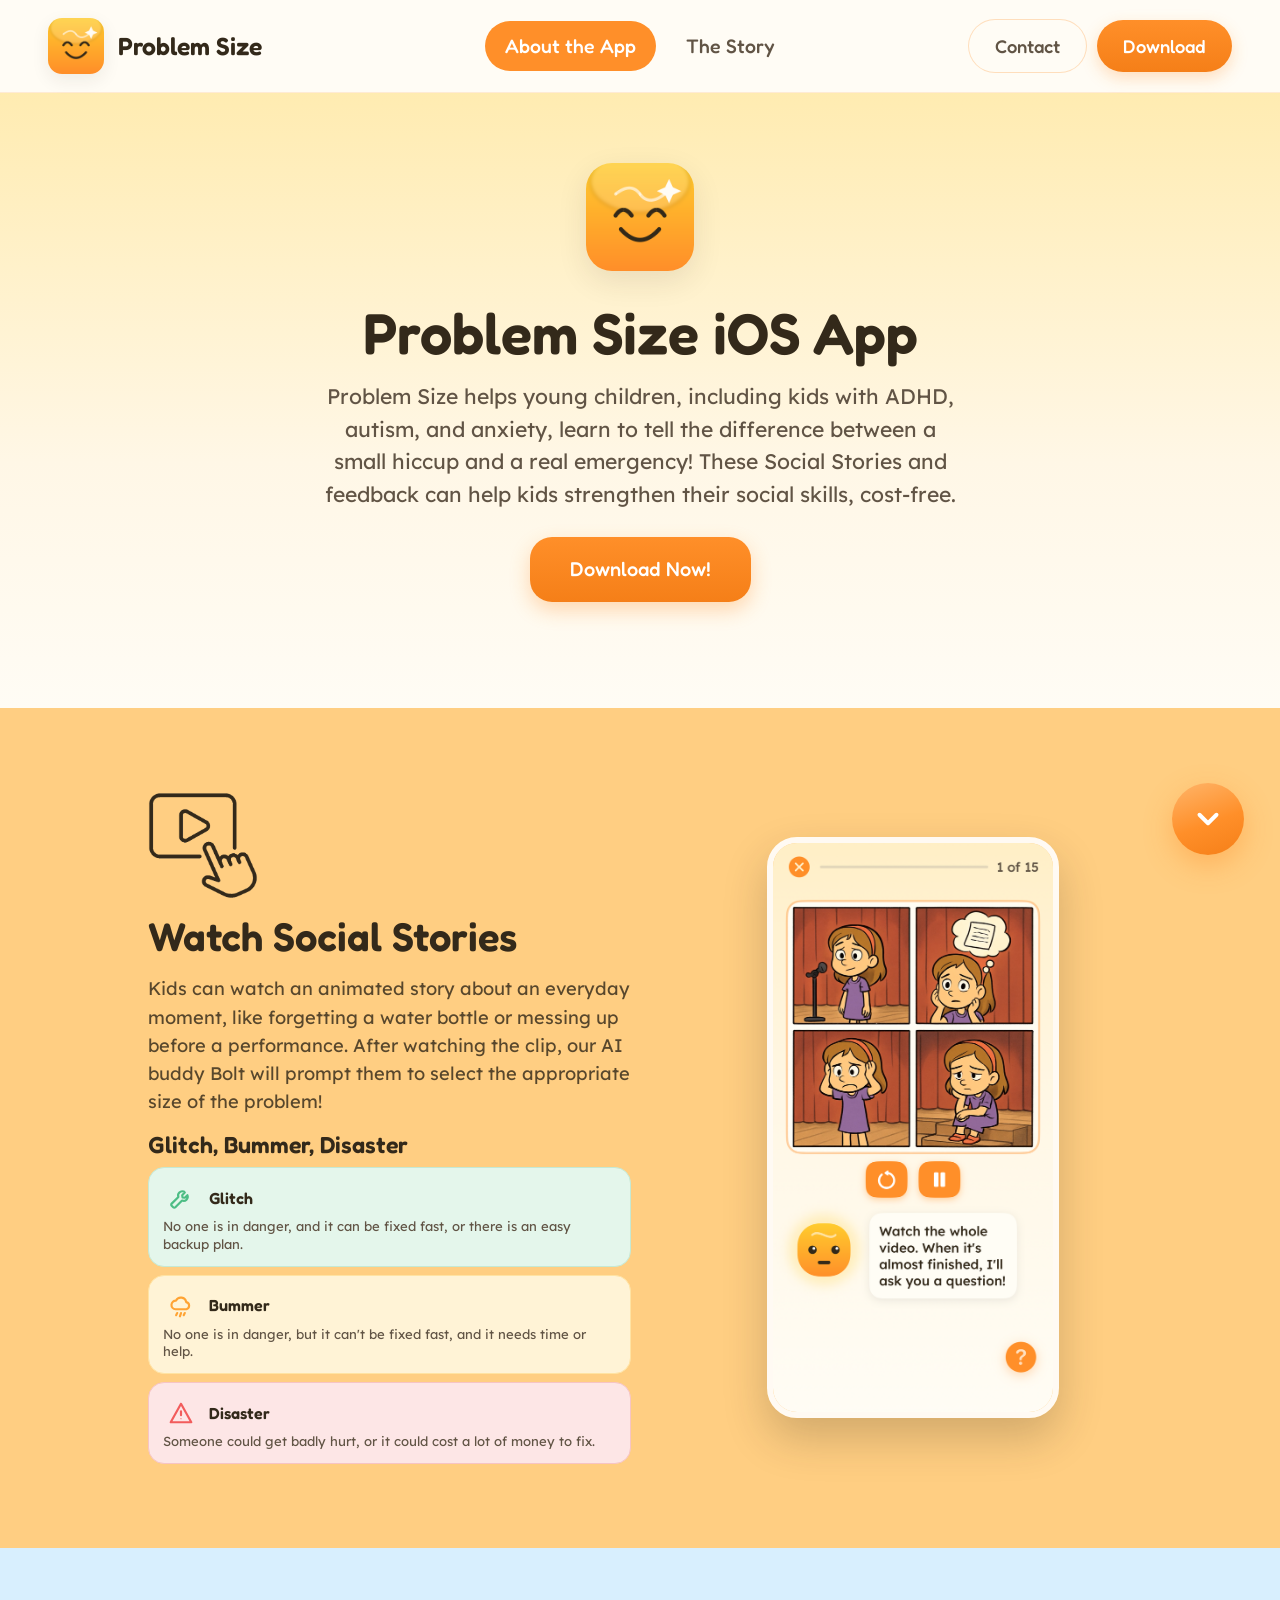
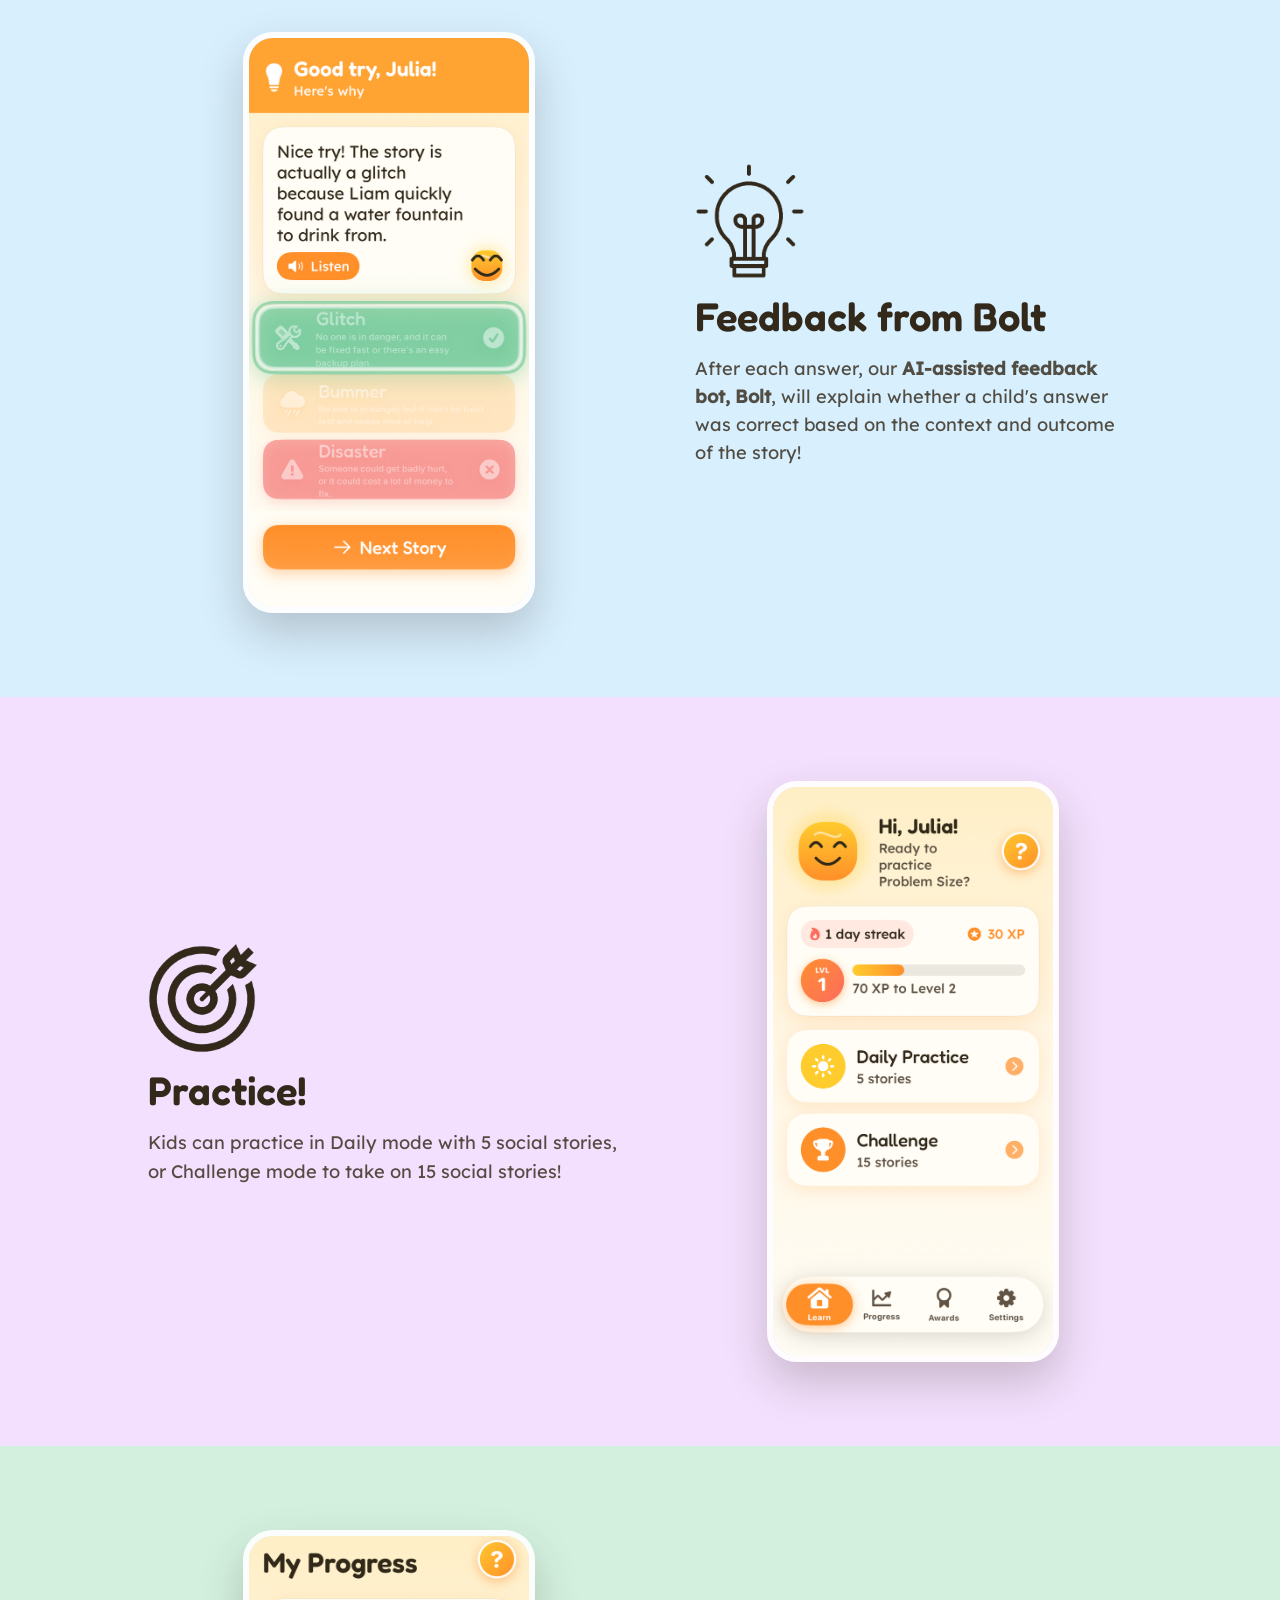
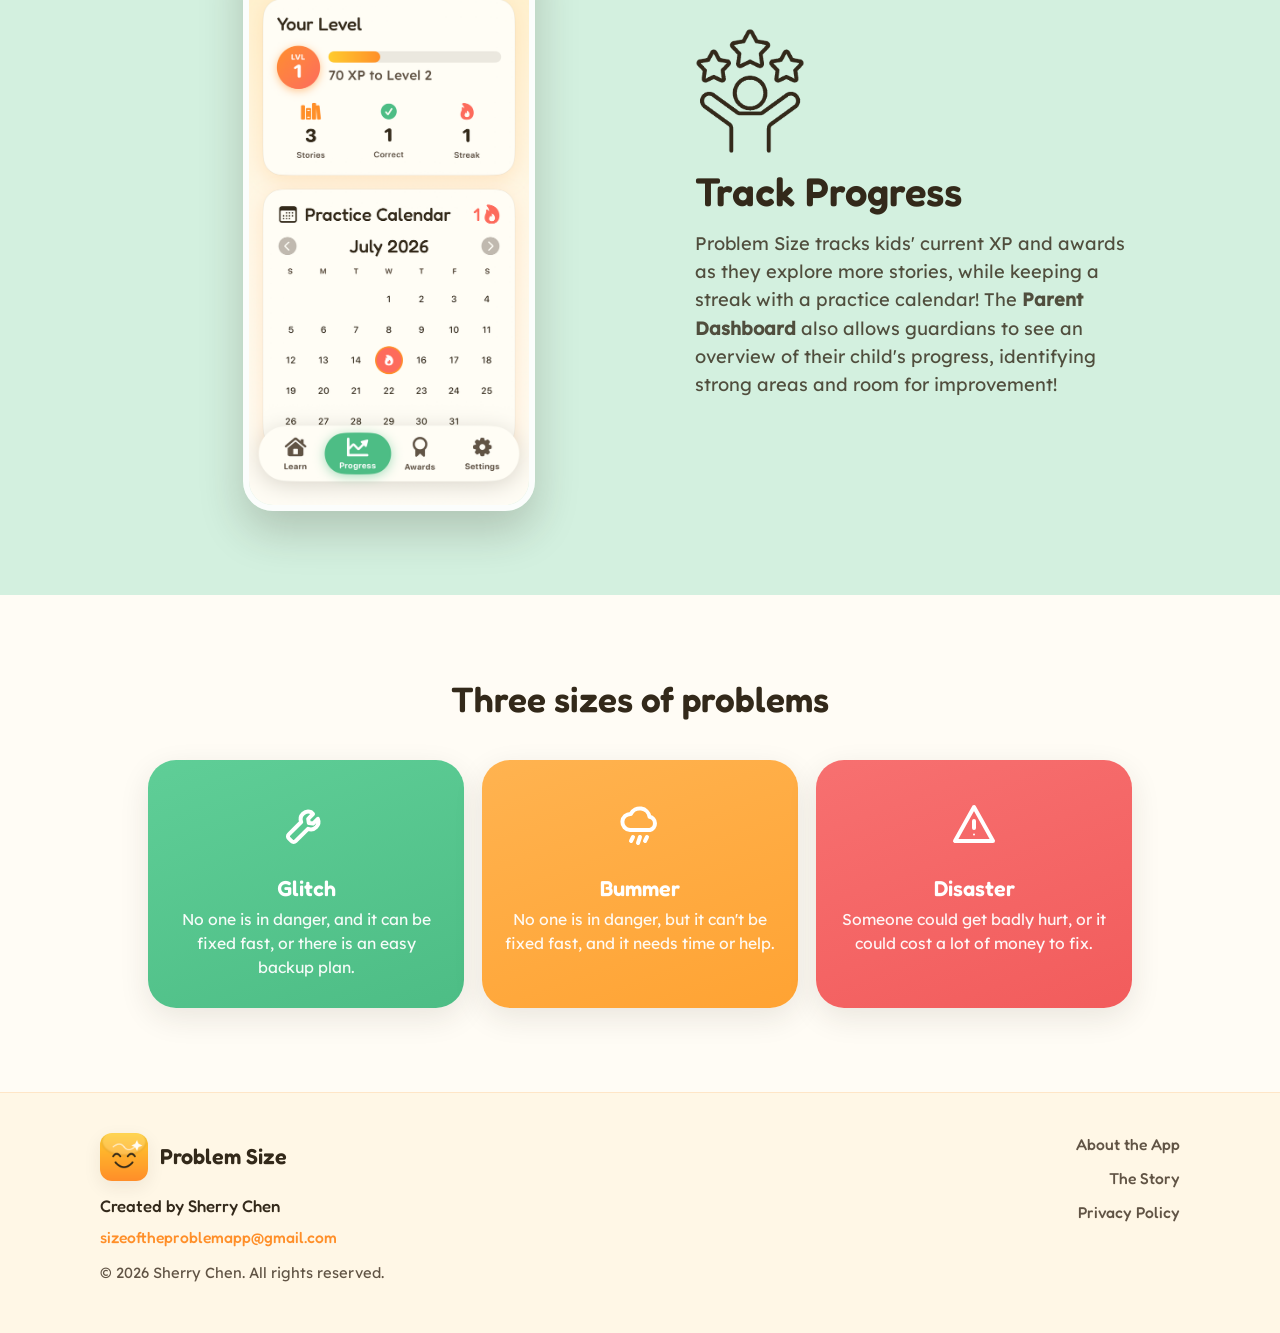
==== index.html @ 37b5eba9 "Initial commit" ====
<!DOCTYPE html>
<html lang="en">
<head>
<meta charset="UTF-8">
<meta name="viewport" content="width=device-width, initial-scale=1.0">
<title>Problem Size, help kids right-size big feelings</title>
<meta name="description" content="Problem Size is a warm, playful iOS app that helps young children, including neurodivergent kids, learn to size up everyday problems as a Glitch, Bummer, or Disaster.">
<link rel="icon" href="img/app-icon.png">
<link rel="stylesheet" href="styles.css">
</head>
<body>

<svg width="0" height="0" style="position:absolute" aria-hidden="true">
  <symbol id="icon-glitch" viewBox="0 0 24 24" fill="none" stroke="currentColor" stroke-width="2" stroke-linecap="round" stroke-linejoin="round">
    <path d="M14.6 6.1a3.8 3.8 0 0 0-5 4.9L3.4 17.2a1.4 1.4 0 0 0 0 2l1.4 1.4a1.4 1.4 0 0 0 2 0l6.2-6.2a3.8 3.8 0 0 0 4.9-5l-2.4 2.4-2.1-.3-.3-2.1 2.4-2.4z"/>
  </symbol>
  <symbol id="icon-bummer" viewBox="0 0 24 24" fill="none" stroke="currentColor" stroke-width="2" stroke-linecap="round" stroke-linejoin="round">
    <path d="M7 15a4 4 0 0 1 .4-8 5 5 0 0 1 9.4 1.4A3.4 3.4 0 0 1 17 15H7z"/>
    <line x1="8.5" y1="18.5" x2="7.5" y2="20.5"/>
    <line x1="12" y1="18.5" x2="11" y2="21.5"/>
    <line x1="15.5" y1="18.5" x2="14.5" y2="20.5"/>
  </symbol>
  <symbol id="icon-disaster" viewBox="0 0 24 24" fill="none" stroke="currentColor" stroke-width="2" stroke-linecap="round" stroke-linejoin="round">
    <path d="M12 3.5 2.5 20.5h19L12 3.5z"/>
    <line x1="12" y1="10.5" x2="12" y2="14"/>
    <circle cx="12" cy="17.2" r="0.5" fill="currentColor" stroke="none"/>
  </symbol>
</svg>

<nav class="nav">
  <a class="nav__brand" href="index.html">
    <img src="img/app-icon.png" alt="Problem Size app icon">
    <span>Problem Size</span>
  </a>
  <div class="nav__links">
    <a href="index.html" class="active">About the App</a>
    <a href="story.html">The Story</a>
  </div>
  <div class="nav__actions">
    <a class="nav__contact" href="mailto:sizeoftheproblemapp@gmail.com">Contact</a>
    <a class="nav__download" href="#">Download</a>
  </div>
</nav>

<header class="hero">
  <img class="hero__icon" src="img/app-icon.png" alt="Problem Size app icon">
  <h1>Problem Size iOS App</h1>
  <p class="lead">
    Problem Size helps young children, including kids with ADHD, autism, and anxiety,
    learn to tell the difference between a small hiccup and a real emergency! These Social
    Stories and feedback can help kids strengthen their social skills, cost-free.
  </p>
  <a class="btn btn--big" href="#">Download Now!</a>
</header>

<button type="button" class="scroll-side" id="scroll-side" aria-label="Scroll down">
  <svg viewBox="0 0 24 24" fill="none" stroke="currentColor" stroke-width="2.8" stroke-linecap="round" stroke-linejoin="round" aria-hidden="true">
    <path d="M6 9l6 6 6-6"/>
  </svg>
</button>

<!-- Section 1 -->
<section class="band band--story" id="watch-stories">
  <div class="wrap feature">
    <div class="feature__text">
      <img class="sec-icon" src="img/deco-play.png" alt="" aria-hidden="true">
      <h2>Watch Social Stories</h2>
      <p>
        Kids can watch an animated story about an everyday moment, like forgetting a water
        bottle or messing up before a performance. After watching the clip, our AI buddy Bolt
        will prompt them to select the appropriate size of the problem!
      </p>
      <div class="sizes sizes--compact sizes--stack">
        <div class="sizes__head">
          <h2>Glitch, Bummer, Disaster</h2>
        </div>
        <div class="cats">
          <div class="cat cat--glitch">
            <div class="cat__icon"><svg><use href="#icon-glitch"></use></svg></div>
            <h3>Glitch</h3>
            <p>No one is in danger, and it can be fixed fast, or there is an easy backup plan.</p>
          </div>
          <div class="cat cat--bummer">
            <div class="cat__icon"><svg><use href="#icon-bummer"></use></svg></div>
            <h3>Bummer</h3>
            <p>No one is in danger, but it can't be fixed fast, and it needs time or help.</p>
          </div>
          <div class="cat cat--disaster">
            <div class="cat__icon"><svg><use href="#icon-disaster"></use></svg></div>
            <h3>Disaster</h3>
            <p>Someone could get badly hurt, or it could cost a lot of money to fix.</p>
          </div>
        </div>
      </div>
    </div>
    <div class="feature__media">
      <div class="shot"><img src="img/image1.png" alt="A Problem Size story screen showing an animated comic and a friendly prompt to watch the whole video."></div>
    </div>
  </div>
</section>

<!-- Section 2 -->
<section class="band band--feedback">
  <div class="wrap feature reverse">
    <div class="feature__text">
      <img class="sec-icon" src="img/deco-bulb.png" alt="" aria-hidden="true">
      <h2>Feedback from Bolt</h2>
      <p>
        After each answer, our <strong>AI-assisted feedback bot, Bolt</strong>, will explain
        whether a child's answer was correct based on the context and outcome of the story!
      </p>
    </div>
    <div class="feature__media">
      <div class="shot"><img src="img/image2.png" alt="A Problem Size feedback screen where Bolt gives an encouraging explanation and highlights the Glitch answer."></div>
    </div>
  </div>
</section>

<!-- Section 3 -->
<section class="band band--practice">
  <div class="wrap feature">
    <div class="feature__text">
      <img class="sec-icon" src="img/deco-target.png" alt="" aria-hidden="true">
      <h2>Practice!</h2>
      <p>
        Kids can practice in Daily mode with 5 social stories, or Challenge mode to take on
        15 social stories!
      </p>
    </div>
    <div class="feature__media">
      <div class="shot"><img src="img/image3.png" alt="The Problem Size home screen with a streak, XP, and Daily Practice and Challenge modes."></div>
    </div>
  </div>
</section>

<!-- Section 4 -->
<section class="band band--progress">
  <div class="wrap feature reverse">
    <div class="feature__text">
      <img class="sec-icon" src="img/deco-celebrate.png" alt="" aria-hidden="true">
      <h2>Track Progress</h2>
      <p>
        Problem Size tracks kids' current XP and awards as they explore more stories, while
        keeping a streak with a practice calendar! The <strong>Parent Dashboard</strong> also
        allows guardians to see an overview of their child's progress, identifying strong
        areas and room for improvement!
      </p>
    </div>
    <div class="feature__media">
      <div class="shot"><img src="img/image4.png" alt="The Problem Size progress screen showing level, stats, and a practice calendar with a streak."></div>
    </div>
  </div>
</section>

<!-- Three sizes -->
<section class="sizes">
  <div class="wrap">
    <div class="sizes__head">
      <h2>Three sizes of problems</h2>
    </div>
    <div class="cats">
      <div class="cat cat--glitch">
        <div class="cat__icon"><svg><use href="#icon-glitch"></use></svg></div>
        <h3>Glitch</h3>
        <p>No one is in danger, and it can be fixed fast, or there is an easy backup plan.</p>
      </div>
      <div class="cat cat--bummer">
        <div class="cat__icon"><svg><use href="#icon-bummer"></use></svg></div>
        <h3>Bummer</h3>
        <p>No one is in danger, but it can't be fixed fast, and it needs time or help.</p>
      </div>
      <div class="cat cat--disaster">
        <div class="cat__icon"><svg><use href="#icon-disaster"></use></svg></div>
        <h3>Disaster</h3>
        <p>Someone could get badly hurt, or it could cost a lot of money to fix.</p>
      </div>
    </div>
  </div>
</section>

<footer>
  <div class="footer__inner">
    <div class="footer__left">
      <a class="footer__brand" href="index.html">
        <img src="img/app-icon.png" alt="Problem Size app icon">
        <span>Problem Size</span>
      </a>
      <p class="footer__name">Created by Sherry Chen</p>
      <a class="footer__email" href="mailto:sizeoftheproblemapp@gmail.com">sizeoftheproblemapp@gmail.com</a>
      <div class="made">&copy; 2026 Sherry Chen. All rights reserved.</div>
    </div>
    <div class="footer__right">
      <div class="foot-links">
        <a href="index.html">About the App</a>
        <a href="story.html">The Story</a>
        <a href="privacy.html">Privacy Policy</a>
      </div>
    </div>
  </div>
</footer>

<script>
  (function () {
    var cue = document.getElementById("scroll-side");
    if (!cue) return;

    function nearBottom() {
      return window.scrollY + window.innerHeight >= document.documentElement.scrollHeight - 48;
    }

    function update() {
      cue.classList.toggle("is-hidden", nearBottom());
    }

    cue.addEventListener("click", function () {
      window.scrollBy({ top: Math.max(280, window.innerHeight * 0.85), behavior: "smooth" });
    });

    window.addEventListener("scroll", update, { passive: true });
    window.addEventListener("resize", update);
    update();
  })();
</script>

</body>
</html>
---- styles.css ----
/* ===== Problem Size, shared site styles =====
   Palette + type taken straight from the app's Theme.swift and fonts. */

@font-face {
  font-family: "Fredoka";
  src: url("fonts/Fredoka-Medium.ttf") format("truetype");
  font-weight: 500; font-display: swap;
}
@font-face {
  font-family: "Fredoka";
  src: url("fonts/Fredoka-SemiBold.ttf") format("truetype");
  font-weight: 600; font-display: swap;
}
@font-face {
  font-family: "Lexend";
  src: url("fonts/Lexend-Regular.ttf") format("truetype");
  font-weight: 400; font-display: swap;
}
@font-face {
  font-family: "Lexend";
  src: url("fonts/Lexend-Medium.ttf") format("truetype");
  font-weight: 500; font-display: swap;
}

:root {
  --sunshine:  #FFCC2E;
  --tangerine: #FF8F29;
  --coral:     #FC6B5C;
  --cream:     #FFF7E6;
  --warm-white:#FFFCF5;
  --ink:       #33291A;
  --soft-ink:  #615445;
  --glitch:    #4DBD85;
  --bummer:    #FFA333;
  --disaster:  #F25C5C;

  /* section band colors, soft pastel versions */
  --band-story:    #FFCE82;
  --band-feedback: #d8effe;
  --band-practice: #f3e0fe;
  --band-progress: #d3f0df;

  --card-radius: 28px;
  --btn-radius: 22px;
  --shadow: 0 10px 30px rgba(51, 41, 26, 0.10);
  --shadow-soft: 0 6px 18px rgba(51, 41, 26, 0.08);
}

* { box-sizing: border-box; }
html { scroll-behavior: smooth; }

body {
  margin: 0;
  font-family: "Lexend", system-ui, sans-serif;
  font-weight: 400;
  color: var(--ink);
  background: var(--warm-white);
  line-height: 1.55;
  -webkit-font-smoothing: antialiased;
}

h1, h2, h3, .fredoka {
  font-family: "Fredoka", system-ui, sans-serif;
  font-weight: 600;
  color: var(--ink);
  line-height: 1.15;
}
a { color: var(--tangerine); }

/* ---------- Nav ---------- */
.nav {
  position: sticky; top: 0; z-index: 50;
  display: flex; align-items: center; gap: 16px;
  min-height: 84px;
  padding: 18px clamp(16px, 5vw, 48px);
  background: rgba(255, 252, 245, 0.9);
  backdrop-filter: blur(12px);
  border-bottom: 1px solid rgba(255, 143, 41, 0.16);
}
.nav__brand { display: flex; align-items: center; gap: 14px; margin-right: auto; text-decoration: none; position: relative; z-index: 1; }
.nav__brand img { width: 56px; height: 56px; border-radius: 14px; box-shadow: var(--shadow-soft); }
.nav__brand span { font-family: "Fredoka", sans-serif; font-weight: 600; font-size: 1.55rem; color: var(--ink); }
.nav__links {
  position: absolute; left: 50%; transform: translateX(-50%);
  display: flex; gap: 10px; flex-wrap: wrap; justify-content: center;
}
.nav__links a {
  font-family: "Fredoka", sans-serif; font-weight: 500; font-size: 1.22rem;
  text-decoration: none; color: var(--soft-ink);
  padding: 10px 20px; border-radius: 999px;
  transition: background 0.15s, color 0.15s;
}
.nav__links a:hover { background: rgba(255, 143, 41, 0.12); color: var(--tangerine); }
.nav__links a.active { background: var(--tangerine); color: #fff; }
.nav__actions {
  position: relative; z-index: 1; margin-left: auto;
  display: flex; align-items: center; gap: 10px; flex-shrink: 0;
}
.nav__contact {
  font-family: "Fredoka", sans-serif; font-weight: 500; font-size: 1.15rem;
  color: var(--soft-ink); background: var(--warm-white);
  border: 1px solid rgba(255, 143, 41, 0.28);
  padding: 12px 26px; border-radius: 999px; text-decoration: none;
  transition: background 0.15s, color 0.15s; white-space: nowrap;
}
.nav__contact:hover { background: rgba(255, 143, 41, 0.12); color: var(--tangerine); }
.nav__download {
  font-family: "Fredoka", sans-serif; font-weight: 500; font-size: 1.15rem;
  color: #fff; background: linear-gradient(180deg, var(--tangerine), #f57f18);
  padding: 12px 26px; border-radius: 999px; text-decoration: none;
  box-shadow: 0 6px 16px rgba(255, 143, 41, 0.28);
  transition: filter 0.15s; white-space: nowrap;
}
.nav__download:hover { filter: brightness(1.05); color: #fff; }

/* ---------- Layout ---------- */
.wrap { max-width: 1080px; margin: 0 auto; padding: 0 clamp(16px, 5vw, 48px); }

/* ---------- Hero ---------- */
.hero {
  text-align: center;
  padding: clamp(40px, 6vw, 70px) clamp(16px, 5vw, 48px) clamp(48px, 7vw, 80px);
  background: linear-gradient(180deg, rgba(255,204,46,0.34) 0%, var(--cream) 60%, var(--warm-white) 100%);
}
.hero__icon { width: 108px; height: 108px; border-radius: 26px; box-shadow: var(--shadow); margin-bottom: 22px; }
.hero h1 { font-size: clamp(2.3rem, 6vw, 3.6rem); margin: 0 0 14px; }
.hero p.lead {
  font-size: clamp(1.05rem, 2.4vw, 1.32rem);
  max-width: 640px; margin: 0 auto 26px; color: var(--soft-ink);
}
.hero--story {
  padding-bottom: clamp(16px, 3vw, 28px);
}
.hero--story .lead { margin-bottom: 0; }
.hero .btn { margin-bottom: 26px; }

.scroll-side {
  position: fixed;
  right: clamp(16px, 3.5vw, 36px);
  bottom: clamp(28px, 5vh, 52px);
  z-index: 40;
  display: flex; align-items: center; justify-content: center;
  width: 72px; height: 72px;
  margin: 0; padding: 0; border: 0; cursor: pointer;
  border-radius: 50%;
  color: #fff;
  background: linear-gradient(160deg, #ffb56a 0%, var(--tangerine) 55%, #f57f18 100%);
  box-shadow: 0 10px 28px rgba(255, 143, 41, 0.42);
  animation: scroll-bounce 1.8s ease-in-out infinite;
  transition: opacity 0.25s, visibility 0.25s, filter 0.15s;
}
.scroll-side svg { width: 34px; height: 34px; display: block; }
.scroll-side:hover { filter: brightness(1.05); }
.scroll-side.is-hidden {
  opacity: 0; visibility: hidden; pointer-events: none; animation: none;
}

@keyframes scroll-bounce {
  0%, 100% { transform: translateY(0); }
  50% { transform: translateY(10px); }
}

.pill-row { display: flex; gap: 10px; justify-content: center; flex-wrap: wrap; }
.pill {
  display: inline-flex; align-items: center; gap: 8px;
  background: var(--warm-white); border: 1px solid rgba(255,143,41,0.2);
  border-radius: 999px; padding: 9px 18px;
  font-family: "Fredoka", sans-serif; font-weight: 500; font-size: 0.98rem;
  box-shadow: var(--shadow-soft);
}
.pill svg { width: 20px; height: 20px; }
.pill--glitch svg   { color: var(--glitch); }
.pill--bummer svg   { color: var(--bummer); }
.pill--disaster svg { color: var(--disaster); }

/* ---------- Buttons ---------- */
.btn {
  display: inline-flex; align-items: center; gap: 10px;
  font-family: "Fredoka", sans-serif; font-weight: 500; font-size: 1.1rem;
  color: #fff; background: linear-gradient(180deg, var(--tangerine), #f57f18);
  padding: 14px 32px; border-radius: var(--btn-radius); text-decoration: none;
  box-shadow: 0 8px 20px rgba(255, 143, 41, 0.32);
  transition: filter 0.15s;
}
.btn:hover { filter: brightness(1.05); }
.btn--big { font-size: 1.25rem; padding: 17px 40px; }

/* ---------- Feature bands (full-width color sections) ---------- */
.band { padding: clamp(44px, 7vw, 84px) 0; }
.band--story    { background: var(--band-story); }
.band--feedback { background: var(--band-feedback); }
.band--practice { background: var(--band-practice); }
.band--progress { background: var(--band-progress); }

.feature {
  display: grid; grid-template-columns: 1.05fr 0.95fr;
  gap: clamp(28px, 5vw, 64px); align-items: center;
}
.feature.reverse .feature__media { order: -1; }
.feature__text h2 { font-size: clamp(1.7rem, 3.6vw, 2.5rem); margin: 0 0 16px; color: var(--ink); }
.feature__text p { font-size: 1.14rem; color: rgba(51,41,26,0.82); margin: 0 0 14px; }
.feature__media { display: flex; justify-content: center; }

/* static section icons (in document flow, not floating) */
.sec-icon {
  display: block;
  width: clamp(72px, 12vw, 110px);
  height: auto;
  margin: 0 0 14px;
}
.sec-icon--lg { width: clamp(96px, 16vw, 140px); }
.sec-icon--sm { width: 64px; margin: 0 auto 12px; }
.sizes__head .sec-icon { margin-left: auto; margin-right: auto; }

/* screenshot frame */
.shot {
  max-width: 292px; width: 100%;
  border-radius: 30px; overflow: hidden;
  border: 6px solid rgba(255,255,255,0.9);
  box-shadow: 0 20px 44px rgba(51,41,26,0.22);
}
.shot img { display: block; width: 100%; height: auto; }

/* ---------- Three sizes (icon cards) ---------- */
.sizes { padding: clamp(44px, 7vw, 84px) 0; background: var(--warm-white); }
.sizes__head { text-align: center; max-width: 620px; margin: 0 auto clamp(28px,4vw,40px); }
.sizes__head h2 { font-size: clamp(1.6rem, 3.4vw, 2.2rem); margin: 0 0 10px; }
.sizes__head p { color: var(--soft-ink); margin: 0; font-size: 1.08rem; }
.cats { display: grid; grid-template-columns: repeat(3, 1fr); gap: 18px; }
.cat { border-radius: var(--card-radius); padding: 28px 22px; color: #fff; box-shadow: var(--shadow); text-align: center; display: flex; flex-direction: column; align-items: center; }
.cat--glitch   { background: linear-gradient(160deg, #5fce97, var(--glitch)); }
.cat--bummer   { background: linear-gradient(160deg, #ffb350, var(--bummer)); }
.cat--disaster { background: linear-gradient(160deg, #f77070, var(--disaster)); }
.cat__icon {
  display: flex; align-items: center; justify-content: center;
  width: 72px; height: 72px; margin: 0 auto 4px;
}
.cat__icon svg { width: 48px; height: 48px; color: #fff; display: block; margin: 0 auto; }
.cat h3 { color: #fff; font-size: 1.35rem; margin: 12px 0 6px; }
.cat p { margin: 0; font-size: 0.98rem; color: rgba(255,255,255,0.94); }

/* Compact three-sizes block (Story page) */
.sizes--compact {
  padding: 18px 0 8px;
  background: transparent;
  max-width: 720px;
  margin: 0 auto;
}
.sizes--compact .sizes__head { margin-bottom: 14px; }
.sizes--compact .sizes__head h2 { font-size: clamp(1.35rem, 2.8vw, 1.7rem); margin: 0 0 6px; }
.sizes--compact .sizes__head p { font-size: 1rem; }
.sizes--compact .cats { gap: 10px; }
.sizes--compact .cat { padding: 16px 14px; border-radius: 20px; }
.sizes--compact .cat__icon { width: 44px; height: 44px; margin-bottom: 0; }
.sizes--compact .cat__icon svg { width: 32px; height: 32px; }
.sizes--compact .cat h3 { font-size: 1.1rem; margin: 6px 0 4px; color: #fff; }
.sizes--compact .cat p { font-size: 0.88rem; line-height: 1.4; color: #fff; margin: 0; }

/* Stacked three-sizes in feature text column */
.sizes--stack {
  max-width: none;
  width: 100%;
  margin: 8px 0 0;
  padding: 0;
  text-align: left;
}
.sizes--stack .sizes__head {
  text-align: left;
  max-width: none;
  margin: 0 0 10px;
}
.sizes--stack .sizes__head h2 { font-size: clamp(1.2rem, 2.4vw, 1.45rem); margin: 0 0 4px; }
.sizes--stack .sizes__head p { font-size: 0.95rem; }
.sizes--stack .cats {
  grid-template-columns: 1fr;
  gap: 8px;
}
.sizes--stack .cat {
  padding: 12px 14px;
  border-radius: 16px;
  flex-direction: row;
  flex-wrap: wrap;
  justify-content: flex-start;
  text-align: left;
  gap: 0 10px;
  box-shadow: none;
  color: var(--ink);
}
.sizes--stack .cat--glitch {
  background: #e4f6eb;
  border: 1px solid #c5e9d4;
}
.sizes--stack .cat--bummer {
  background: #fff3d6;
  border: 1px solid #ffe3a3;
}
.sizes--stack .cat--disaster {
  background: #fde6e6;
  border: 1px solid #f7c4c4;
}
.sizes--stack .cat__icon {
  width: 36px; height: 36px; margin: 0;
}
.sizes--stack .cat__icon svg { width: 26px; height: 26px; }
.sizes--stack .cat--glitch .cat__icon svg { color: var(--glitch); }
.sizes--stack .cat--bummer .cat__icon svg { color: var(--bummer); }
.sizes--stack .cat--disaster .cat__icon svg { color: var(--disaster); }
.sizes--stack .cat h3 {
  font-size: 1rem; margin: 0; color: var(--ink);
  flex: 1; align-self: center;
}
.sizes--stack .cat p {
  flex: 1 1 100%;
  font-size: 0.82rem; line-height: 1.35; color: var(--soft-ink);
  margin: 2px 0 0;
}

/* ---------- Story page prose ---------- */
.prose { max-width: 720px; margin: 0 auto; padding: clamp(8px, 2vw, 16px) 0 0; }
.prose h2 { font-size: clamp(1.5rem, 3.4vw, 2.1rem); margin: 28px 0 12px; }
.prose h2:first-child { margin-top: 8px; }
.prose p { font-size: 1.14rem; color: var(--soft-ink); margin: 0 0 18px; }
.prose ul { list-style: none; padding: 0; margin: 0 0 18px; }
.prose li {
  font-size: 1.1rem; color: var(--soft-ink);
  padding: 8px 0 8px 30px; position: relative;
}
.prose li::before {
  content: ""; position: absolute; left: 4px; top: 17px;
  width: 10px; height: 10px; border-radius: 50%; background: var(--sunshine);
}
.pullquote {
  border-left: 5px solid var(--sunshine); background: var(--cream);
  border-radius: 0 18px 18px 0; padding: 20px 24px; margin: 26px 0;
  font-family: "Fredoka", sans-serif; font-weight: 500;
  font-size: 1.2rem; color: var(--ink);
}

.prose .updated {
  color: var(--soft-ink);
  font-size: 1rem;
  margin: 0 0 8px;
}

/* ---------- Footer ---------- */
footer {
  padding: 40px clamp(16px, 5vw, 48px) 48px;
  color: var(--soft-ink);
  font-size: 0.98rem;
  background: var(--cream);
  border-top: 1px solid rgba(255, 143, 41, 0.16);
}
.footer__inner {
  max-width: 1080px;
  margin: 0 auto;
  display: flex;
  align-items: flex-start;
  justify-content: space-between;
  gap: 32px;
  flex-wrap: wrap;
}
.footer__left {
  text-align: left;
  min-width: 220px;
}
.footer__right {
  text-align: right;
  margin-left: auto;
}
.footer__brand {
  display: inline-flex; align-items: center; gap: 12px;
  text-decoration: none; margin-bottom: 12px;
}
.footer__brand img {
  width: 48px; height: 48px; border-radius: 12px; box-shadow: var(--shadow-soft);
}
.footer__brand span {
  font-family: "Fredoka", sans-serif; font-weight: 600;
  font-size: 1.35rem; color: var(--ink);
}
.footer__name {
  font-family: "Fredoka", sans-serif; font-weight: 500;
  font-size: 1.05rem; color: var(--ink); margin: 0 0 6px;
}
.footer__email {
  display: inline-block; margin: 0 0 12px;
  font-family: "Fredoka", sans-serif; font-weight: 500;
  color: var(--tangerine); text-decoration: none;
}
.footer__email:hover { filter: brightness(0.95); }
footer .foot-links {
  display: flex;
  flex-direction: column;
  align-items: flex-end;
  gap: 10px;
}
footer .foot-links a {
  font-family: "Fredoka", sans-serif; font-weight: 500;
  text-decoration: none; color: var(--soft-ink);
}
footer .foot-links a:hover { color: var(--tangerine); }
footer .made { margin: 0; font-size: 0.92rem; }
footer .made b { color: var(--ink); font-weight: 500; font-family: "Fredoka", sans-serif; }

/* ---------- Responsive ---------- */
@media (max-width: 760px) {
  .feature { grid-template-columns: 1fr; }
  .feature.reverse .feature__media { order: 0; }
  .feature__text { text-align: center; }
  .feature__text .sec-icon { margin-left: auto; margin-right: auto; }
  .feature__text .sizes--stack,
  .feature__text .sizes--stack .sizes__head { text-align: left; }
  .cats { grid-template-columns: 1fr; }
  .sizes--stack .cats { grid-template-columns: 1fr; }
  .nav__brand span { display: none; }
  .footer__inner { flex-direction: column; }
  .footer__right { text-align: left; margin-left: 0; }
  footer .foot-links { align-items: flex-start; }
}

/* Respect users who prefer less motion */
@media (prefers-reduced-motion: reduce) {
  * { animation: none !important; transition: none !important; scroll-behavior: auto !important; }
}
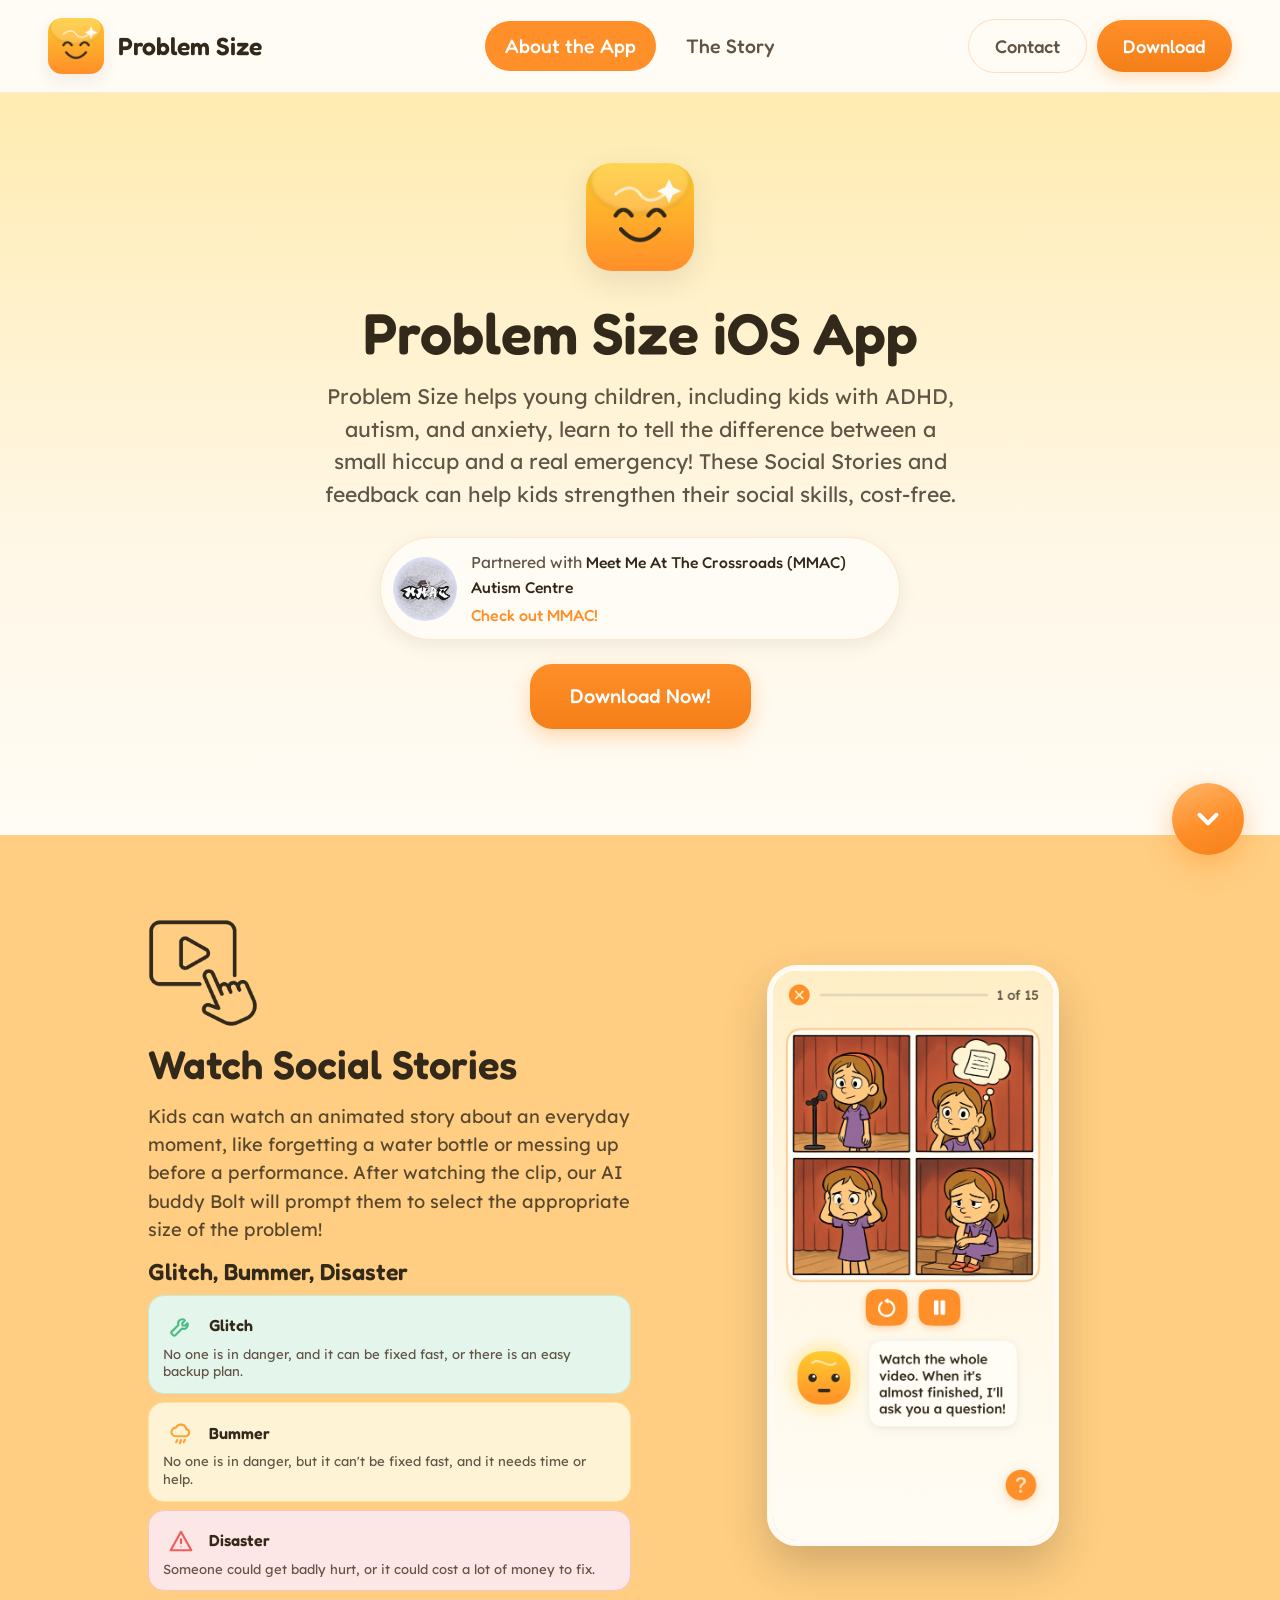
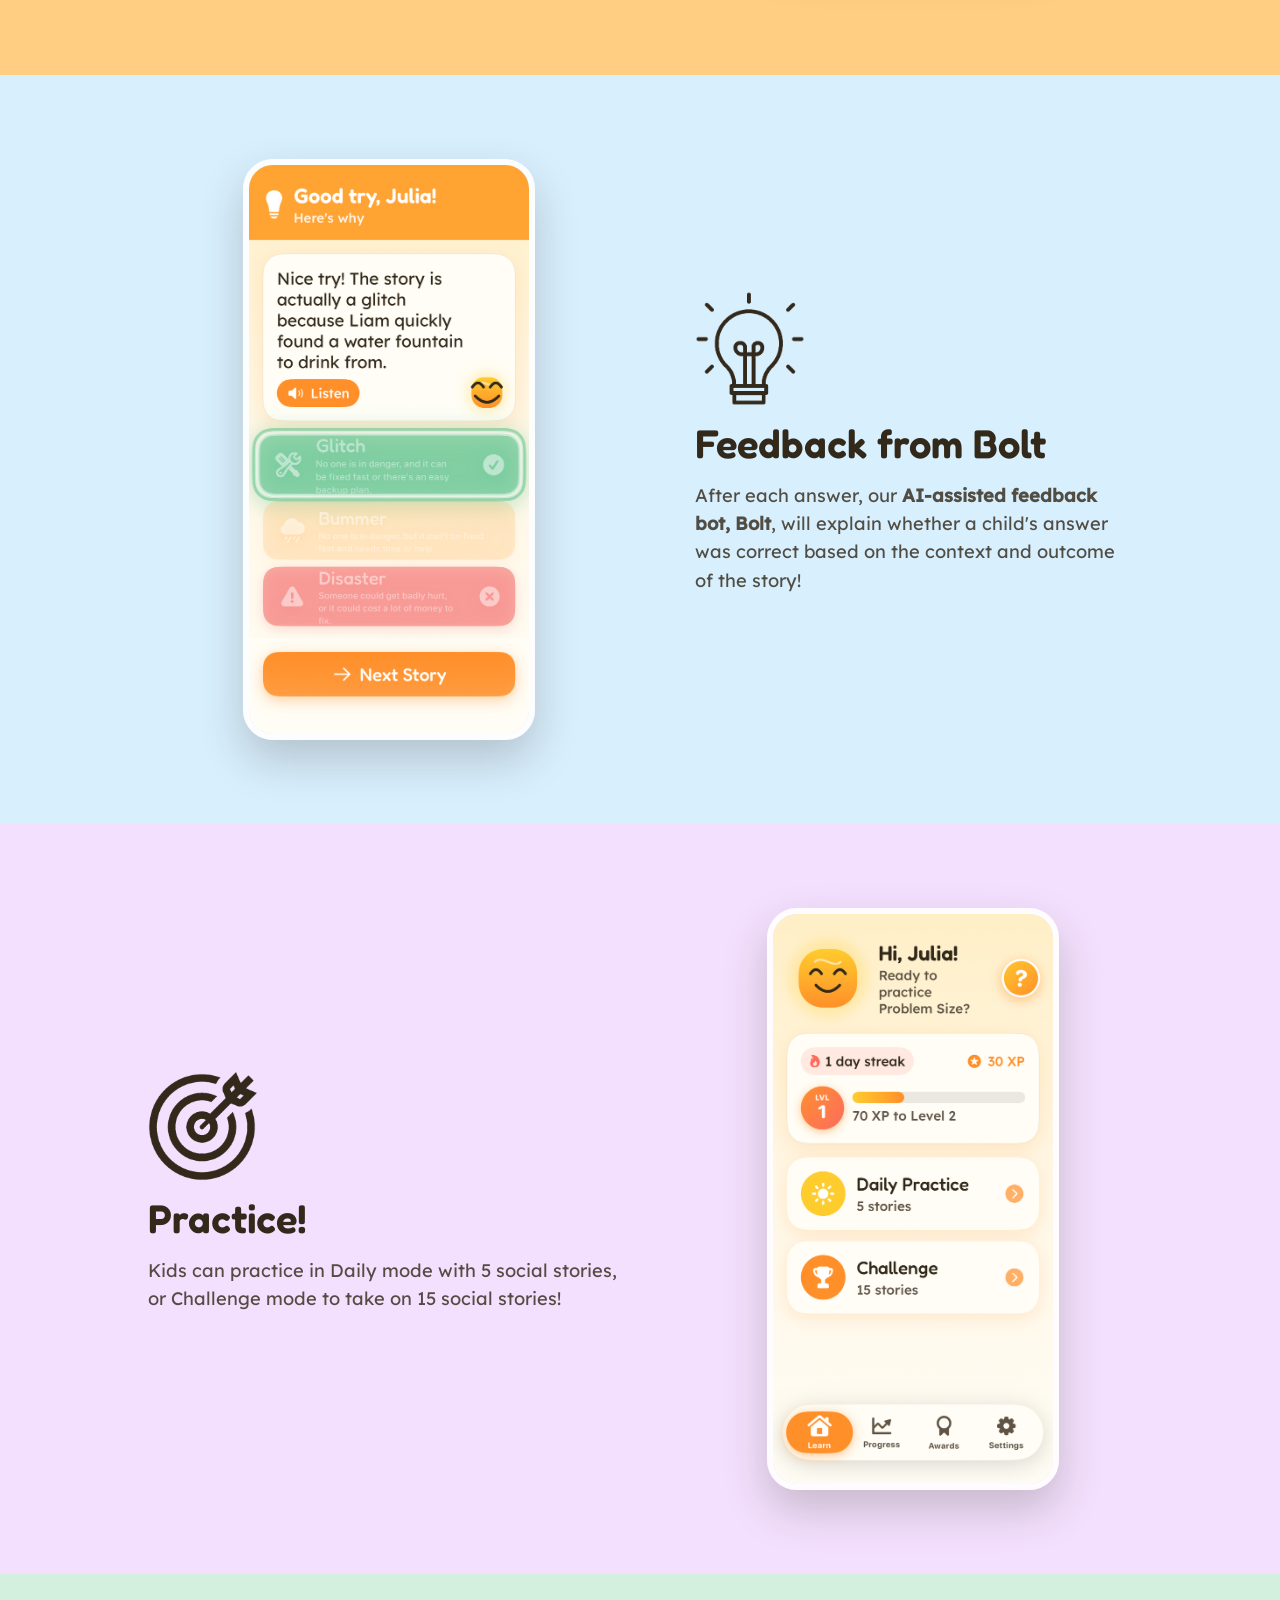
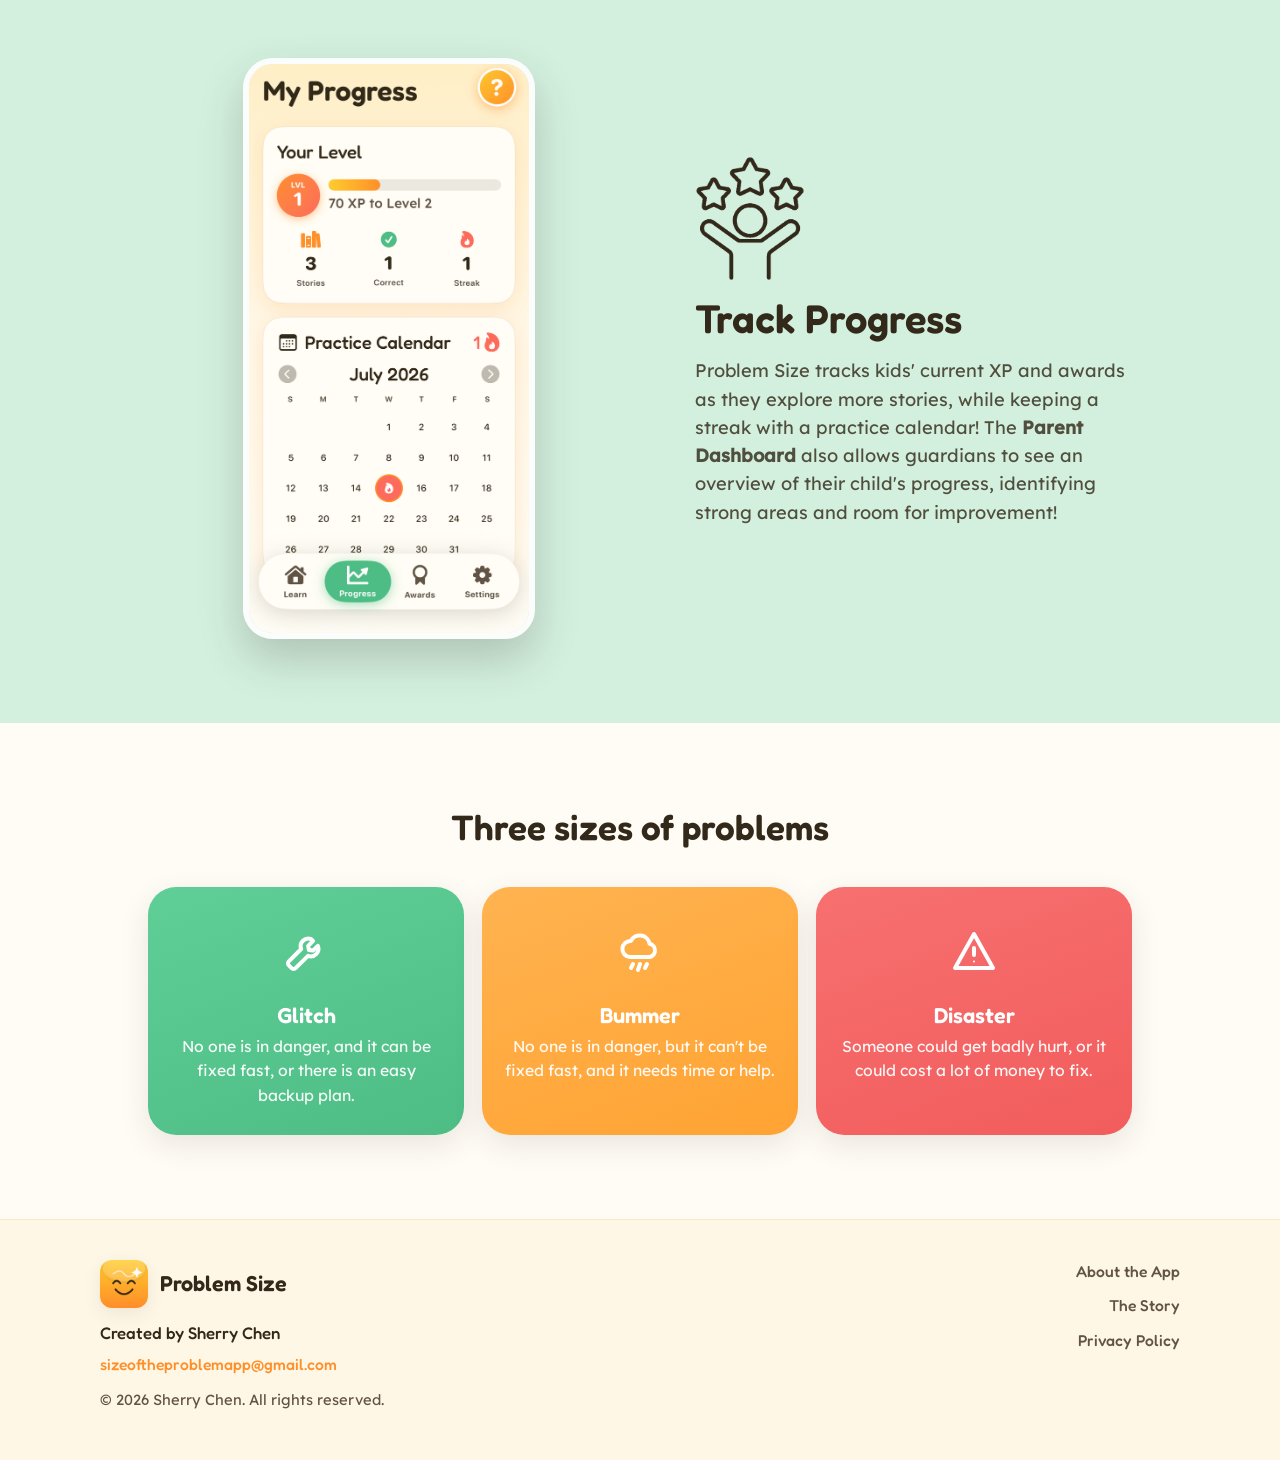
==== commit ef6675cc: "mmac partnership" ====
--- a/index.html
+++ b/index.html
@@ -3,7 +3,7 @@
 <head>
 <meta charset="UTF-8">
 <meta name="viewport" content="width=device-width, initial-scale=1.0">
-<title>Problem Size, help kids right-size big feelings</title>
+<title>Problem Size App</title>
 <meta name="description" content="Problem Size is a warm, playful iOS app that helps young children, including neurodivergent kids, learn to size up everyday problems as a Glitch, Bummer, or Disaster.">
 <link rel="icon" href="img/app-icon.png">
 <link rel="stylesheet" href="styles.css">
@@ -38,7 +38,7 @@
   </div>
   <div class="nav__actions">
     <a class="nav__contact" href="mailto:sizeoftheproblemapp@gmail.com">Contact</a>
-    <a class="nav__download" href="#">Download</a>
+    <a class="nav__download" href="https://apps.apple.com/ca/app/problem-size/id6793290591">Download</a>
   </div>
 </nav>
 
@@ -50,7 +50,14 @@
     learn to tell the difference between a small hiccup and a real emergency! These Social
     Stories and feedback can help kids strengthen their social skills, cost-free.
   </p>
-  <a class="btn btn--big" href="#">Download Now!</a>
+  <div class="endorse">
+    <img class="endorse__logo" src="mmac.jpg" alt="Meet Me At The Crossroads (MMAC) Autism Centre logo">
+    <div class="endorse__text">
+      <p>Partnered with <b>Meet Me At The Crossroads (MMAC) Autism Centre</b></p>
+      <a href="https://www.instagram.com/meet_me_at_the_crossroads/" target="_blank" rel="noopener">Check out MMAC!</a>
+    </div>
+  </div>
+  <a class="btn btn--big" href="https://apps.apple.com/ca/app/problem-size/id6793290591">Download Now!</a>
 </header>
 
 <button type="button" class="scroll-side" id="scroll-side" aria-label="Scroll down">
--- a/styles.css
+++ b/styles.css
@@ -133,6 +133,25 @@
 }
 .hero--story .lead { margin-bottom: 0; }
 .hero .btn { margin-bottom: 26px; }
+
+.endorse {
+  display: flex; align-items: center; gap: 14px;
+  width: fit-content; max-width: 520px; margin: 0 auto 24px;
+  padding: 12px 22px 12px 12px;
+  background: var(--warm-white);
+  border: 1px solid rgba(255, 143, 41, 0.2);
+  border-radius: 999px;
+  box-shadow: var(--shadow-soft);
+  text-align: left;
+}
+.endorse__logo { width: 64px; height: 64px; border-radius: 50%; flex-shrink: 0; }
+.endorse__text p { margin: 0 0 2px; font-size: 0.98rem; color: var(--soft-ink); }
+.endorse__text b { font-family: "Fredoka", sans-serif; font-weight: 500; color: var(--ink); }
+.endorse__text a {
+  font-family: "Fredoka", sans-serif; font-weight: 500;
+  color: var(--tangerine); text-decoration: none;
+}
+.endorse__text a:hover { text-decoration: underline; }
 
 .scroll-side {
   position: fixed;
